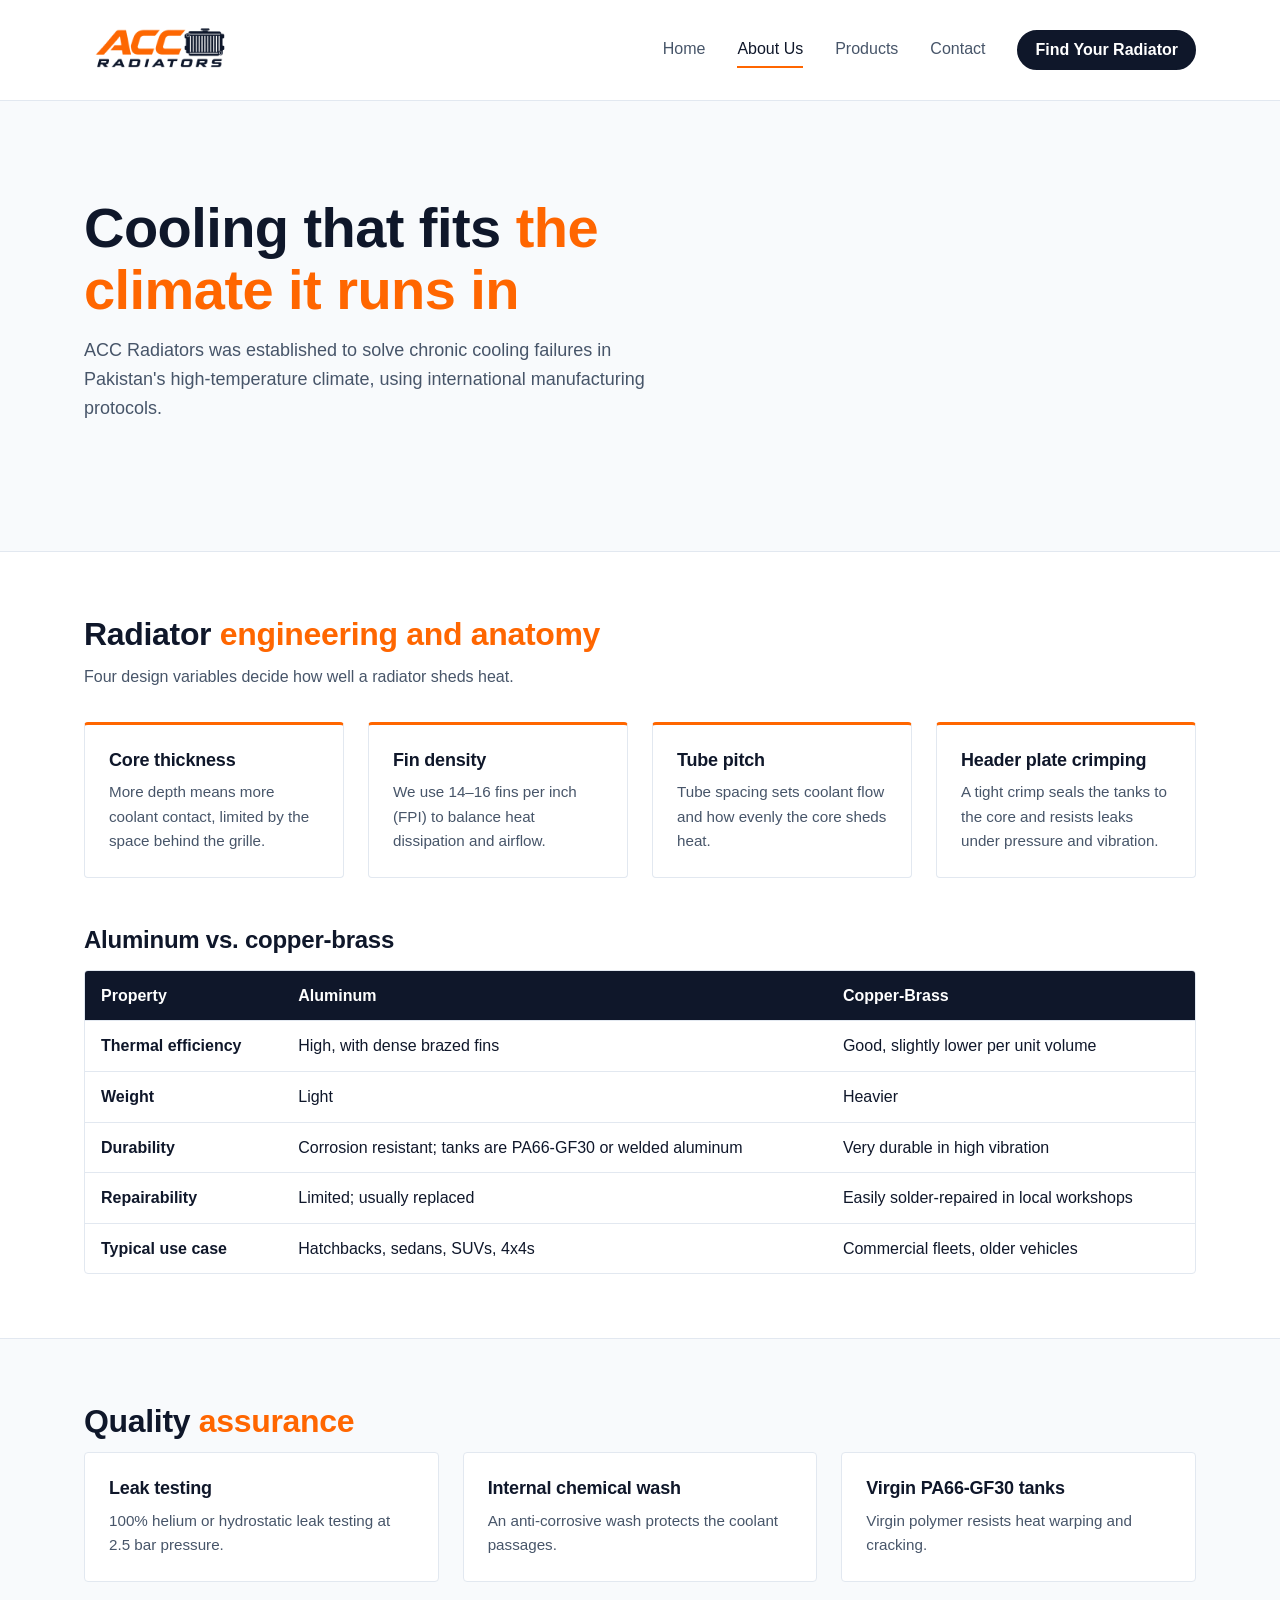
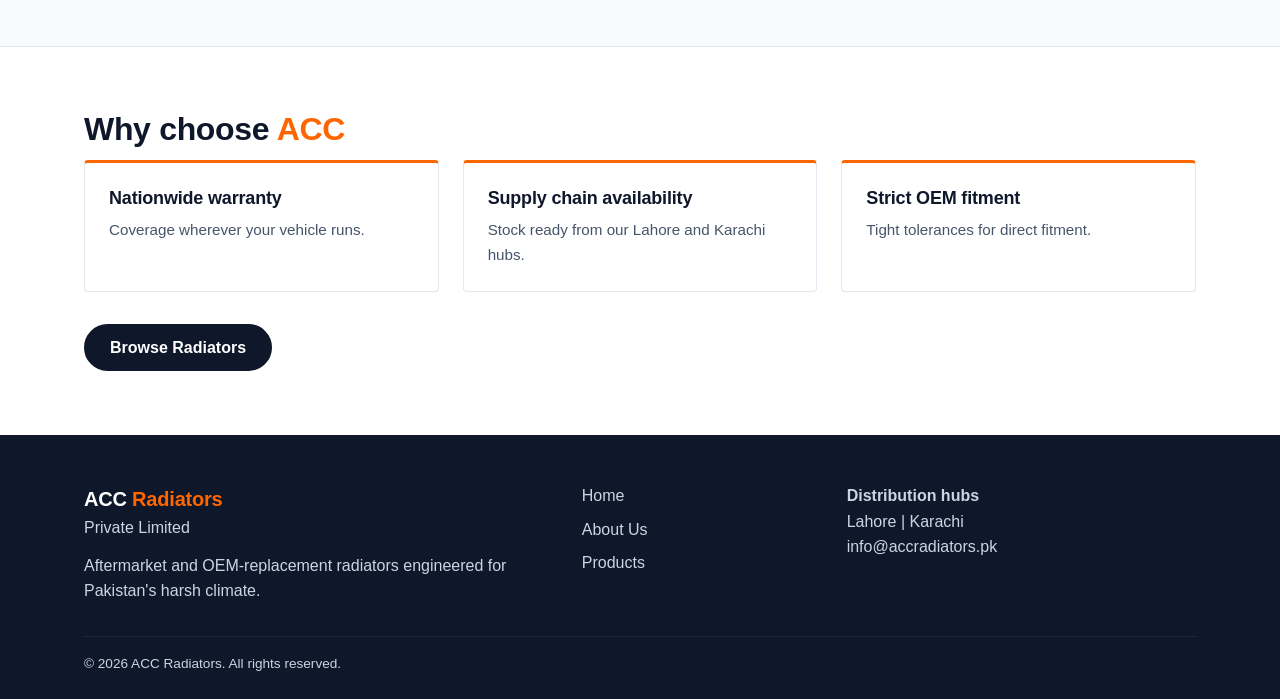
==== about.html @ 3a8da47f "Init" ====
<!DOCTYPE html>
<html lang="en">
<head>
<meta charset="UTF-8">
<meta name="viewport" content="width=device-width, initial-scale=1">
<meta name="description" content="About ACC Radiators: our mission, radiator engineering and quality assurance process.">
<title>About Us | ACC Radiators</title>
<link rel="stylesheet" href="style.css">
</head>
<body>
<header class="header"><div class="container header__inner">
<a class="header__logo" href="index.html"><img src="logo.png" alt="ACC Radiators logo"></a>
<nav class="nav" aria-label="Main">
<a class="nav__link" href="index.html">Home</a>
<a class="nav__link nav__link--active" href="about.html">About Us</a>
<a class="nav__link" href="products.html">Products</a>
<a class="nav__link" href="index.html#contact">Contact</a>
<a class="btn" href="products.html">Find Your Radiator</a>
</nav></div></header>

<main>
<section class="hero"><div class="container">
<h1 class="hero__title">Cooling that fits <span>the climate it runs in</span></h1>
<p class="hero__sub">ACC Radiators was established to solve chronic cooling failures in Pakistan's high-temperature climate, using international manufacturing protocols.</p>
</div></section>

<section class="section" id="engineering"><div class="container">
<h2 class="section__title">Radiator <span>engineering and anatomy</span></h2>
<p class="section__intro">Four design variables decide how well a radiator sheds heat.</p>
<div class="grid grid--4">
<div class="card card--accent"><h3 class="card__title">Core thickness</h3><p class="card__text">More depth means more coolant contact, limited by the space behind the grille.</p></div>
<div class="card card--accent"><h3 class="card__title">Fin density</h3><p class="card__text">We use 14–16 fins per inch (FPI) to balance heat dissipation and airflow.</p></div>
<div class="card card--accent"><h3 class="card__title">Tube pitch</h3><p class="card__text">Tube spacing sets coolant flow and how evenly the core sheds heat.</p></div>
<div class="card card--accent"><h3 class="card__title">Header plate crimping</h3><p class="card__text">A tight crimp seals the tanks to the core and resists leaks under pressure and vibration.</p></div>
</div>
<h3 class="section__title" style="font-size:1.5rem;margin:var(--s7) 0 var(--s4)">Aluminum <span>vs. copper-brass</span></h3>
<div class="table-wrap"><table class="table">
<thead><tr><th>Property</th><th>Aluminum</th><th>Copper-Brass</th></tr></thead>
<tbody>
<tr><td>Thermal efficiency</td><td>High, with dense brazed fins</td><td>Good, slightly lower per unit volume</td></tr>
<tr><td>Weight</td><td>Light</td><td>Heavier</td></tr>
<tr><td>Durability</td><td>Corrosion resistant; tanks are PA66-GF30 or welded aluminum</td><td>Very durable in high vibration</td></tr>
<tr><td>Repairability</td><td>Limited; usually replaced</td><td>Easily solder-repaired in local workshops</td></tr>
<tr><td>Typical use case</td><td>Hatchbacks, sedans, SUVs, 4x4s</td><td>Commercial fleets, older vehicles</td></tr>
</tbody></table></div>
</div></section>

<section class="section section--alt"><div class="container">
<h2 class="section__title">Quality <span>assurance</span></h2>
<div class="grid grid--3">
<div class="card"><h3 class="card__title">Leak testing</h3><p class="card__text">100% helium or hydrostatic leak testing at 2.5 bar pressure.</p></div>
<div class="card"><h3 class="card__title">Internal chemical wash</h3><p class="card__text">An anti-corrosive wash protects the coolant passages.</p></div>
<div class="card"><h3 class="card__title">Virgin PA66-GF30 tanks</h3><p class="card__text">Virgin polymer resists heat warping and cracking.</p></div>
</div></div></section>

<section class="section"><div class="container">
<h2 class="section__title">Why choose <span>ACC</span></h2>
<div class="grid grid--3">
<div class="card card--accent"><h3 class="card__title">Nationwide warranty</h3><p class="card__text">Coverage wherever your vehicle runs.</p></div>
<div class="card card--accent"><h3 class="card__title">Supply chain availability</h3><p class="card__text">Stock ready from our Lahore and Karachi hubs.</p></div>
<div class="card card--accent"><h3 class="card__title">Strict OEM fitment</h3><p class="card__text">Tight tolerances for direct fitment.</p></div>
</div>
<p style="margin-top:var(--s6)"><a class="btn" href="products.html">Browse Radiators</a></p>
</div></section>
</main>

<footer class="footer"><div class="container">
<div class="footer__grid">
<div><h2>ACC <span>Radiators</span></h2><p>Private Limited</p><p style="margin-top:var(--s3)">Aftermarket and OEM-replacement radiators engineered for Pakistan's harsh climate.</p></div>
<ul><li><a href="index.html">Home</a></li><li><a href="about.html">About Us</a></li><li><a href="products.html">Products</a></li></ul>
<div><p><strong>Distribution hubs</strong></p><p>Lahore | Karachi</p><p>info@accradiators.pk</p></div>
</div>
<p class="footer__copy">&copy; 2026 ACC Radiators. All rights reserved.</p>
</div></footer>
</body>
</html>
---- style.css ----
/* ACC Radiators — design tokens */
:root{
  --orange:#FF6600;--orange-dark:#CC5200;
  --navy:#0F172A;--navy-hover:#1E293B;
  --white:#FFFFFF;--muted:#475569;--surface:#F8FAFC;--line:#E2E8F0;--ok:#166534;
  --s1:4px;--s2:8px;--s3:12px;--s4:16px;--s5:24px;--s6:32px;--s7:48px;--s8:64px;--s9:96px;
  --r:4px;
  --font:"Segoe UI",Roboto,"Helvetica Neue",Arial,sans-serif}

*{box-sizing:border-box;margin:0;padding:0}
body{font-family:var(--font);color:var(--navy);background:var(--white);line-height:1.6}
img{max-width:100%;display:block}
a{color:inherit}
:focus-visible{outline:2px solid var(--orange);outline-offset:2px}
.container{max-width:1160px;margin:0 auto;padding:0 var(--s5)}

/* type */
h1,h2,h3{color:var(--navy);letter-spacing:-.01em}
h1 span,h2 span{color:var(--orange)}
.section__title{font-size:2rem;line-height:1.15;margin-bottom:var(--s3)}
.section__intro{color:var(--muted);max-width:64ch;margin-bottom:var(--s6)}

/* layout */
.section{padding:var(--s8) 0}
.section--alt{background:var(--surface);border-block:1px solid var(--line)}
.grid{display:grid;gap:var(--s5)}
.grid--3{grid-template-columns:repeat(3,1fr)}
.grid--4{grid-template-columns:repeat(4,1fr)}

/* header */
.header{position:sticky;top:0;z-index:10;background:var(--white);border-bottom:1px solid var(--line)}
.header__inner{display:flex;align-items:center;justify-content:space-between;gap:var(--s4);min-height:72px}
.header__logo img{height:100px;width:auto}
.nav{display:flex;align-items:center;gap:var(--s6)}
.nav__link{text-decoration:none;font-weight:500;color:var(--muted);padding:var(--s1) 0;border-bottom:2px solid transparent;transition:color .15s,border-color .15s}
.nav__link:hover{color:var(--navy)}
.nav__link--active{color:var(--navy);border-bottom-color:var(--orange)}

/* buttons */
.btn{display:inline-block;background:var(--navy);color:var(--white);border:2px solid var(--navy);border-radius: 100px;padding:var(--s3) var(--s5);font:600 1rem/1.2 var(--font);text-decoration:none;cursor:pointer;transition:background .15s,border-color .15s,transform .15s}
.btn:hover{background:var(--navy-hover);border-color:var(--orange);transform:translateY(-1px)}
.btn:active{transform:none}
.btn--outline{background:transparent;color:var(--navy)}
.btn--outline:hover{background:var(--white);color:var(--navy)}
.nav .btn{padding:var(--s2) var(--s4)}

/* hero */
.hero{background:var(--surface);border-bottom:1px solid var(--line);padding:var(--s9) 0}
.hero--home{background:linear-gradient(90deg,var(--surface) 0%,var(--surface) 35%,rgba(248,250,252,0) 80%),url("background.png") center right/cover no-repeat}
.hero__title{font-size:clamp(2.25rem,5vw,3.5rem);line-height:1.1;max-width:18ch;margin-bottom:var(--s4)}
.hero__sub{color:var(--muted);max-width:58ch;margin-bottom:var(--s6);font-size:1.125rem}
.hero__actions{display:flex;gap:var(--s3);flex-wrap:wrap}

/* quick lookup */
.lookup{background:var(--white);border-bottom:1px solid var(--line);padding:var(--s5) 0}
.lookup__form{display:flex;gap:var(--s3);flex-wrap:wrap;align-items:center}
.lookup__label{font-weight:700;margin-right:var(--s2)}
.select,.input{padding:var(--s3) var(--s4);border:1px solid var(--line);border-radius: 100px;font:inherit;color:var(--navy);background:var(--white);min-width:190px}
.select:focus,.input:focus{border-color:var(--orange);outline:none}

/* cards */
.card{display:block;background:var(--white);border:1px solid var(--line);border-radius:var(--r);padding:var(--s5);text-decoration:none}
a.card:hover{border-color:var(--orange)}
.card--accent{border-top:3px solid var(--orange)}
.card__title{font-size:1.125rem;line-height:1.3;margin-bottom:var(--s2)}
.card__text{color:var(--muted);font-size:.95rem}
.badge{display:inline-block;color:var(--orange-dark);border:1px solid var(--orange);border-radius:var(--r);padding:0 var(--s2);font-size:.8rem;font-weight:700;margin-bottom:var(--s2)}

/* value strip: joined cells, no shadows */
.values{display:grid;grid-template-columns:repeat(4,1fr);border:1px solid var(--line);border-radius:var(--r);background:var(--line);gap:1px;overflow:hidden}
.value{background:var(--white);padding:var(--s6) var(--s5)}
.value__stat{font-size:2rem;font-weight:800;line-height:1;color:var(--orange);margin-bottom:var(--s3)}

/* media placeholder (car + technology images) */
.media{position:relative;aspect-ratio:16/10;background:var(--surface);border-radius:var(--r);margin-bottom:var(--s4);overflow:hidden;display:flex;align-items:center;justify-content:center;color:var(--muted);font-weight:600;text-align:center;padding:var(--s2)}
.media img{position:absolute;inset:0;width:100%;height:100%;object-fit:cover}
.tech{padding:0;overflow:hidden}
.tech .media{border-radius:0;margin:0}
.tech .badge{position:absolute;top:var(--s3);left:var(--s3);z-index:1;background:var(--white);margin:0}
.tech__body{padding:var(--s5)}

/* table */
.table-wrap{overflow-x:auto;border:1px solid var(--line);border-radius:var(--r)}
.table{width:100%;border-collapse:collapse}
.table th,.table td{padding:var(--s3) var(--s4);border-bottom:1px solid var(--line);text-align:left}
.table tbody tr:last-child td{border-bottom:0}
.table th{background:var(--navy);color:var(--white);font-weight:600}
.table td:first-child{font-weight:600}

/* catalog */
.filters{display:grid;gap:var(--s4);margin-bottom:var(--s6)}
.filters__row{display:flex;gap:var(--s2);flex-wrap:wrap;align-items:center}
.filters__label{font-weight:700;min-width:112px}
.chip{border:1px solid var(--line);background:var(--white);color:var(--navy);border-radius:var(--r);padding:var(--s2) var(--s4);font:600 .9rem var(--font);cursor:pointer;transition:border-color .15s}
.chip:hover{border-color:var(--orange)}
.chip[aria-pressed="true"]{background:var(--navy);border-color:var(--navy);color:var(--white)}
.product .card__title{margin-top:var(--s1)}
.product__meta{list-style:none;color:var(--muted);font-size:.92rem;margin:var(--s3) 0 var(--s4)}
.product__meta li+li{margin-top:var(--s1)}
.product__meta strong{color:var(--navy)}
.product__stock{color:var(--ok);font-weight:700;font-size:.9rem;margin-bottom:var(--s4)}
.empty{display:none;text-align:center;padding:var(--s7);color:var(--muted)}
[hidden]{display:none!important}

/* manufacturer logo slider */
.filters__block .filters__label{display:block;margin-bottom:var(--s3)}
.slider{--per:4;--gap:var(--s4);position:relative}
.slider__track{display:flex;gap:var(--gap);overflow-x:auto;scroll-snap-type:x proximity;scrollbar-width:none;cursor:grab;user-select:none;-webkit-user-select:none;overscroll-behavior-x:contain}
.slider__track::-webkit-scrollbar{display:none}
.slider__track.is-dragging{cursor:grabbing;scroll-snap-type:none}
.logo{flex:0 0 calc((100% - (var(--per) - 1) * var(--gap)) / var(--per));scroll-snap-align:start;aspect-ratio:3/2;display:flex;align-items:center;justify-content:center;padding:var(--s5);background:var(--white);border:1px solid var(--line);border-radius:var(--r);font:inherit;color:var(--navy);cursor:inherit;transition:border-color .15s,box-shadow .15s}
.logo img{width:100%;height:100%;object-fit:contain;pointer-events:none}
.logo__name{display:none;font-weight:700;font-size:1.125rem;text-align:center}
.logo.is-text .logo__name{display:block}
.logo:hover{border-color:var(--orange)}
.logo[aria-pressed="true"]{border-color:var(--orange);box-shadow:inset 0 0 0 1px var(--orange)}
.slider__btn{position:absolute;top:50%;z-index:2;width:40px;height:40px;margin-top:-20px;display:flex;align-items:center;justify-content:center;background:var(--navy);color:var(--white);border:2px solid var(--navy);border-radius: 100px;font:400 1.75rem/1 var(--font);padding-bottom:3px;cursor:pointer;transition:border-color .15s,opacity .15s}
.slider__btn:hover:not(:disabled){border-color:var(--orange)}
.slider__btn:disabled{opacity:0;pointer-events:none}
.slider__btn--prev{left:var(--s2)}
.slider__btn--next{right:var(--s2)}
.slider.is-static .slider__btn{display:none}

/* footer */
.footer{background:var(--navy);color:var(--white);padding:var(--s7) 0 var(--s5)}
.footer h2{color:var(--white);font-size:1.25rem}
.footer h2 span{color:var(--orange)}
.footer p{color:#CBD5E1}
.footer__grid{display:grid;grid-template-columns:2fr 1fr 1.5fr;gap:var(--s6)}
.footer ul{list-style:none}
.footer li+li{margin-top:var(--s2)}
.footer a{text-decoration:none;color:#CBD5E1}
.footer a:hover{color:var(--orange)}
.footer__copy{border-top:1px solid #1E293B;margin-top:var(--s6);padding-top:var(--s4);font-size:.85rem;color:#94A3B8}

/* responsive */
@media(max-width:768px){
  .grid--3,.grid--4,.values{grid-template-columns:repeat(2,1fr)}
  .slider{--per:3}
  .footer__grid{grid-template-columns:1fr}
  .header__inner{flex-wrap:wrap;padding:var(--s3) 0}
  .nav{gap:var(--s4);flex-wrap:wrap}
  .section{padding:var(--s7) 0}
  .hero{padding:var(--s8) 0}}
@media(max-width:480px){
  .grid--3,.grid--4,.values{grid-template-columns:1fr}
  .slider{--per:2;--gap:var(--s3)}
  .logo{padding:var(--s3)}
  .nav .btn{display:none}
  .select,.input{width:100%}
  .filters__label{min-width:100%}}
@media(prefers-reduced-motion:reduce){*{transition:none!important}}
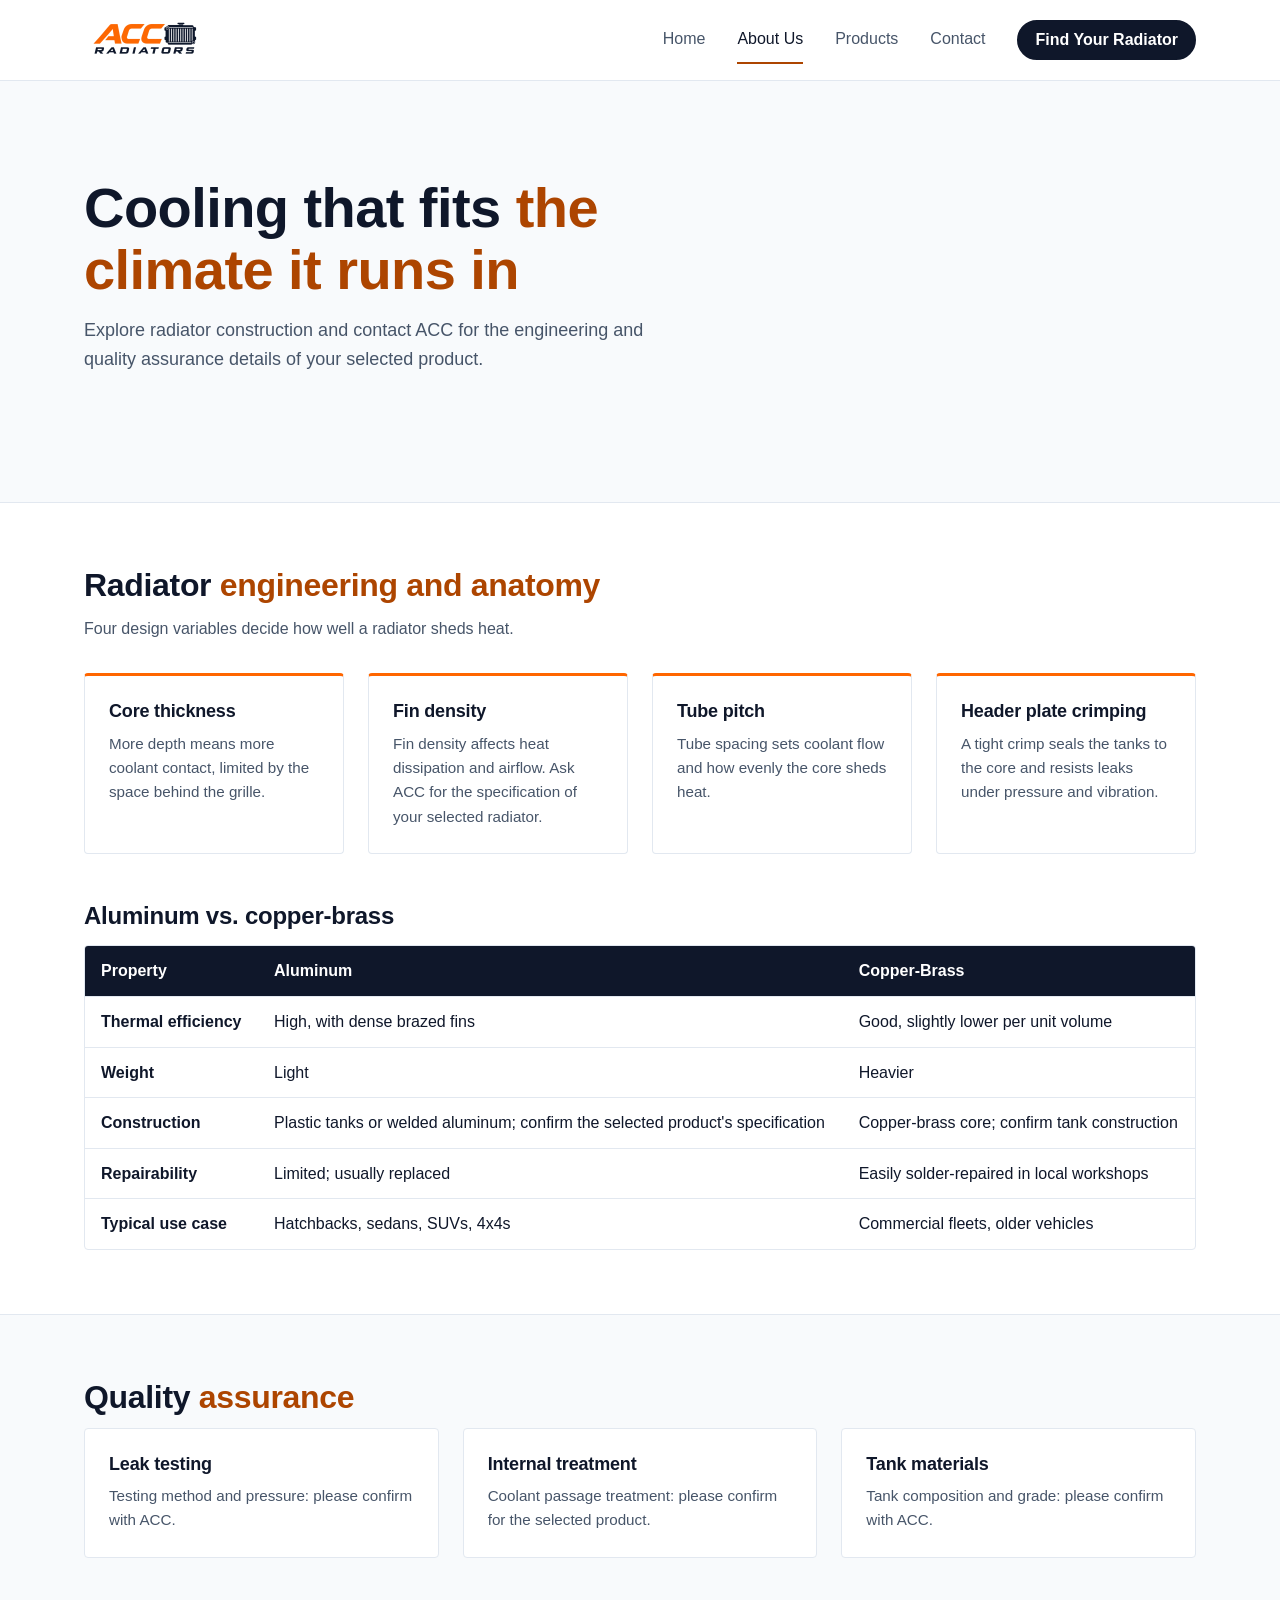
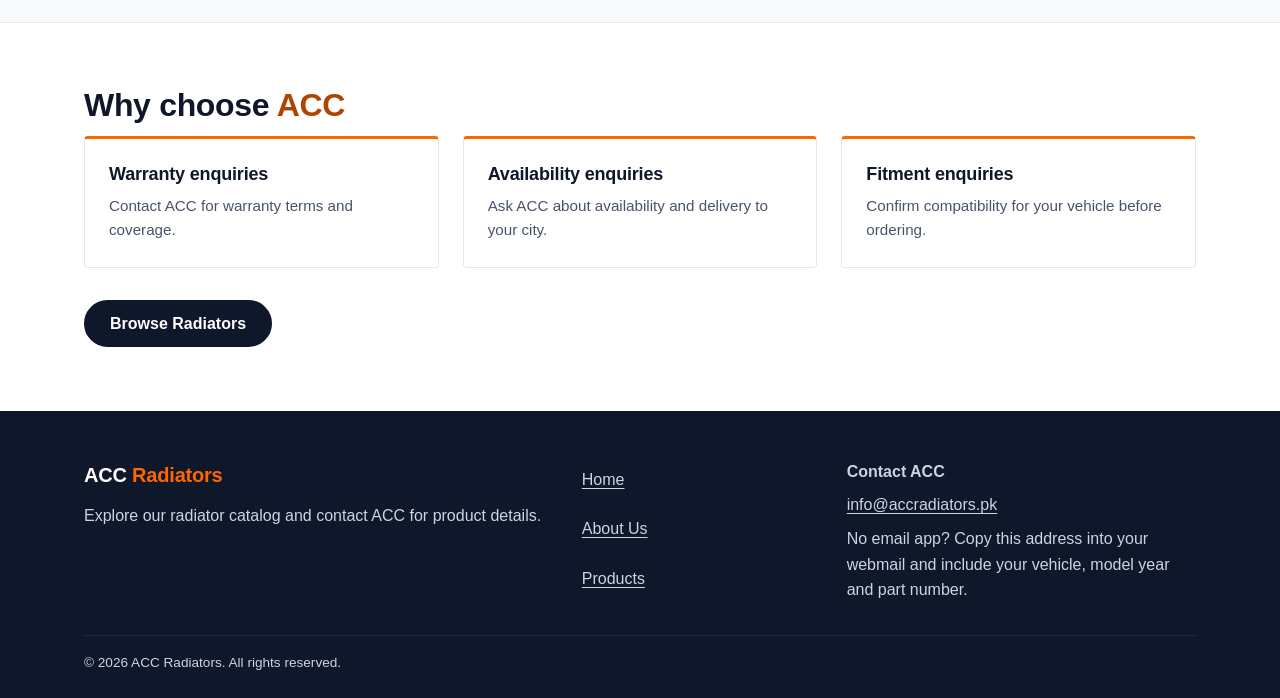
==== commit 3206efb3: "Optimised code gen" ====
--- a/about.html
+++ b/about.html
@@ -5,23 +5,31 @@
 <meta name="viewport" content="width=device-width, initial-scale=1">
 <meta name="description" content="About ACC Radiators: our mission, radiator engineering and quality assurance process.">
 <title>About Us | ACC Radiators</title>
+<meta property="og:type" content="website">
+<meta property="og:site_name" content="ACC Radiators">
+<meta property="og:title" content="About Us | ACC Radiators">
+<meta property="og:description" content="About ACC Radiators: our mission, radiator engineering and quality assurance process.">
+<meta name="twitter:card" content="summary">
+<link rel="icon" type="image/png" href="assets/favicon.png">
 <link rel="stylesheet" href="style.css">
 </head>
 <body>
+<a class="skip-link" href="#main">Skip to content</a>
 <header class="header"><div class="container header__inner">
-<a class="header__logo" href="index.html"><img src="logo.png" alt="ACC Radiators logo"></a>
-<nav class="nav" aria-label="Main">
+<a class="header__logo" href="index.html"><img src="assets/optimized/logo.webp" width="480" height="320" alt="ACC Radiators logo"></a>
+<button class="nav-toggle" type="button" aria-expanded="false" aria-controls="main-nav" hidden>Menu</button>
+<nav class="nav" id="main-nav" aria-label="Main">
 <a class="nav__link" href="index.html">Home</a>
-<a class="nav__link nav__link--active" href="about.html">About Us</a>
+<a class="nav__link nav__link--active" aria-current="page" href="about.html">About Us</a>
 <a class="nav__link" href="products.html">Products</a>
-<a class="nav__link" href="index.html#contact">Contact</a>
+<a class="nav__link" href="#contact">Contact</a>
 <a class="btn" href="products.html">Find Your Radiator</a>
 </nav></div></header>
 
-<main>
+<main id="main">
 <section class="hero"><div class="container">
 <h1 class="hero__title">Cooling that fits <span>the climate it runs in</span></h1>
-<p class="hero__sub">ACC Radiators was established to solve chronic cooling failures in Pakistan's high-temperature climate, using international manufacturing protocols.</p>
+<p class="hero__sub">Explore radiator construction and contact ACC for the engineering and quality assurance details of your selected product.</p>
 </div></section>
 
 <section class="section" id="engineering"><div class="container">
@@ -29,7 +37,7 @@
 <p class="section__intro">Four design variables decide how well a radiator sheds heat.</p>
 <div class="grid grid--4">
 <div class="card card--accent"><h3 class="card__title">Core thickness</h3><p class="card__text">More depth means more coolant contact, limited by the space behind the grille.</p></div>
-<div class="card card--accent"><h3 class="card__title">Fin density</h3><p class="card__text">We use 14–16 fins per inch (FPI) to balance heat dissipation and airflow.</p></div>
+<div class="card card--accent"><h3 class="card__title">Fin density</h3><p class="card__text">Fin density affects heat dissipation and airflow. Ask ACC for the specification of your selected radiator.</p></div>
 <div class="card card--accent"><h3 class="card__title">Tube pitch</h3><p class="card__text">Tube spacing sets coolant flow and how evenly the core sheds heat.</p></div>
 <div class="card card--accent"><h3 class="card__title">Header plate crimping</h3><p class="card__text">A tight crimp seals the tanks to the core and resists leaks under pressure and vibration.</p></div>
 </div>
@@ -39,7 +47,7 @@
 <tbody>
 <tr><td>Thermal efficiency</td><td>High, with dense brazed fins</td><td>Good, slightly lower per unit volume</td></tr>
 <tr><td>Weight</td><td>Light</td><td>Heavier</td></tr>
-<tr><td>Durability</td><td>Corrosion resistant; tanks are PA66-GF30 or welded aluminum</td><td>Very durable in high vibration</td></tr>
+<tr><td>Construction</td><td>Plastic tanks or welded aluminum; confirm the selected product's specification</td><td>Copper-brass core; confirm tank construction</td></tr>
 <tr><td>Repairability</td><td>Limited; usually replaced</td><td>Easily solder-repaired in local workshops</td></tr>
 <tr><td>Typical use case</td><td>Hatchbacks, sedans, SUVs, 4x4s</td><td>Commercial fleets, older vehicles</td></tr>
 </tbody></table></div>
@@ -48,29 +56,30 @@
 <section class="section section--alt"><div class="container">
 <h2 class="section__title">Quality <span>assurance</span></h2>
 <div class="grid grid--3">
-<div class="card"><h3 class="card__title">Leak testing</h3><p class="card__text">100% helium or hydrostatic leak testing at 2.5 bar pressure.</p></div>
-<div class="card"><h3 class="card__title">Internal chemical wash</h3><p class="card__text">An anti-corrosive wash protects the coolant passages.</p></div>
-<div class="card"><h3 class="card__title">Virgin PA66-GF30 tanks</h3><p class="card__text">Virgin polymer resists heat warping and cracking.</p></div>
+<div class="card"><h3 class="card__title">Leak testing</h3><p class="card__text">Testing method and pressure: please confirm with ACC.</p></div>
+<div class="card"><h3 class="card__title">Internal treatment</h3><p class="card__text">Coolant passage treatment: please confirm for the selected product.</p></div>
+<div class="card"><h3 class="card__title">Tank materials</h3><p class="card__text">Tank composition and grade: please confirm with ACC.</p></div>
 </div></div></section>
 
 <section class="section"><div class="container">
 <h2 class="section__title">Why choose <span>ACC</span></h2>
 <div class="grid grid--3">
-<div class="card card--accent"><h3 class="card__title">Nationwide warranty</h3><p class="card__text">Coverage wherever your vehicle runs.</p></div>
-<div class="card card--accent"><h3 class="card__title">Supply chain availability</h3><p class="card__text">Stock ready from our Lahore and Karachi hubs.</p></div>
-<div class="card card--accent"><h3 class="card__title">Strict OEM fitment</h3><p class="card__text">Tight tolerances for direct fitment.</p></div>
+<div class="card card--accent"><h3 class="card__title">Warranty enquiries</h3><p class="card__text">Contact ACC for warranty terms and coverage.</p></div>
+<div class="card card--accent"><h3 class="card__title">Availability enquiries</h3><p class="card__text">Ask ACC about availability and delivery to your city.</p></div>
+<div class="card card--accent"><h3 class="card__title">Fitment enquiries</h3><p class="card__text">Confirm compatibility for your vehicle before ordering.</p></div>
 </div>
 <p style="margin-top:var(--s6)"><a class="btn" href="products.html">Browse Radiators</a></p>
 </div></section>
 </main>
 
-<footer class="footer"><div class="container">
+<footer class="footer" id="contact"><div class="container">
 <div class="footer__grid">
-<div><h2>ACC <span>Radiators</span></h2><p>Private Limited</p><p style="margin-top:var(--s3)">Aftermarket and OEM-replacement radiators engineered for Pakistan's harsh climate.</p></div>
+<div><h2>ACC <span>Radiators</span></h2><p style="margin-top:var(--s3)">Explore our radiator catalog and contact ACC for product details.</p></div>
 <ul><li><a href="index.html">Home</a></li><li><a href="about.html">About Us</a></li><li><a href="products.html">Products</a></li></ul>
-<div><p><strong>Distribution hubs</strong></p><p>Lahore | Karachi</p><p>info@accradiators.pk</p></div>
+<div><p><strong>Contact ACC</strong></p><p><a href="mailto:info@accradiators.pk">info@accradiators.pk</a></p><p>No email app? Copy this address into your webmail and include your vehicle, model year and part number.</p></div>
 </div>
 <p class="footer__copy">&copy; 2026 ACC Radiators. All rights reserved.</p>
 </div></footer>
+<script src="site.js" defer></script>
 </body>
-</html>+</html>
--- a/style.css
+++ b/style.css
@@ -1,6 +1,6 @@
 /* ACC Radiators — design tokens */
 :root{
-  --orange:#FF6600;--orange-dark:#CC5200;
+  --orange:#FF6600;--orange-dark:#AD4500;
   --navy:#0F172A;--navy-hover:#1E293B;
   --white:#FFFFFF;--muted:#475569;--surface:#F8FAFC;--line:#E2E8F0;--ok:#166534;
   --s1:4px;--s2:8px;--s3:12px;--s4:16px;--s5:24px;--s6:32px;--s7:48px;--s8:64px;--s9:96px;
@@ -11,12 +11,14 @@
 body{font-family:var(--font);color:var(--navy);background:var(--white);line-height:1.6}
 img{max-width:100%;display:block}
 a{color:inherit}
-:focus-visible{outline:2px solid var(--orange);outline-offset:2px}
+:focus-visible{outline:3px solid var(--orange-dark);outline-offset:3px}
+.footer :focus-visible,.btn:focus-visible,.slider__btn:focus-visible{outline-color:var(--white);box-shadow:0 0 0 6px var(--navy)}
+html{scroll-padding-top:100px}
 .container{max-width:1160px;margin:0 auto;padding:0 var(--s5)}
 
 /* type */
 h1,h2,h3{color:var(--navy);letter-spacing:-.01em}
-h1 span,h2 span{color:var(--orange)}
+h1 span,h2 span{color:var(--orange-dark)}
 .section__title{font-size:2rem;line-height:1.15;margin-bottom:var(--s3)}
 .section__intro{color:var(--muted);max-width:64ch;margin-bottom:var(--s6)}
 
@@ -30,11 +32,11 @@
 /* header */
 .header{position:sticky;top:0;z-index:10;background:var(--white);border-bottom:1px solid var(--line)}
 .header__inner{display:flex;align-items:center;justify-content:space-between;gap:var(--s4);min-height:72px}
-.header__logo img{height:100px;width:auto}
+.header__logo img{height:80px;width:120px;object-fit:contain}
 .nav{display:flex;align-items:center;gap:var(--s6)}
-.nav__link{text-decoration:none;font-weight:500;color:var(--muted);padding:var(--s1) 0;border-bottom:2px solid transparent;transition:color .15s,border-color .15s}
+.nav__link{text-decoration:none;font-weight:500;color:var(--muted);padding:10px 0;min-height:44px;border-bottom:2px solid transparent;transition:color .15s,border-color .15s}
 .nav__link:hover{color:var(--navy)}
-.nav__link--active{color:var(--navy);border-bottom-color:var(--orange)}
+.nav__link--active{color:var(--navy);border-bottom-color:var(--orange-dark)}
 
 /* buttons */
 .btn{display:inline-block;background:var(--navy);color:var(--white);border:2px solid var(--navy);border-radius: 100px;padding:var(--s3) var(--s5);font:600 1rem/1.2 var(--font);text-decoration:none;cursor:pointer;transition:background .15s,border-color .15s,transform .15s}
@@ -46,7 +48,7 @@
 
 /* hero */
 .hero{background:var(--surface);border-bottom:1px solid var(--line);padding:var(--s9) 0}
-.hero--home{background:linear-gradient(90deg,var(--surface) 0%,var(--surface) 35%,rgba(248,250,252,0) 80%),url("background.png") center right/cover no-repeat}
+.hero--home{background:linear-gradient(90deg,var(--surface) 0%,var(--surface) 35%,rgba(248,250,252,.6) 80%),url("assets/optimized/background.webp") center right/cover no-repeat}
 .hero__title{font-size:clamp(2.25rem,5vw,3.5rem);line-height:1.1;max-width:18ch;margin-bottom:var(--s4)}
 .hero__sub{color:var(--muted);max-width:58ch;margin-bottom:var(--s6);font-size:1.125rem}
 .hero__actions{display:flex;gap:var(--s3);flex-wrap:wrap}
@@ -55,12 +57,12 @@
 .lookup{background:var(--white);border-bottom:1px solid var(--line);padding:var(--s5) 0}
 .lookup__form{display:flex;gap:var(--s3);flex-wrap:wrap;align-items:center}
 .lookup__label{font-weight:700;margin-right:var(--s2)}
-.select,.input{padding:var(--s3) var(--s4);border:1px solid var(--line);border-radius: 100px;font:inherit;color:var(--navy);background:var(--white);min-width:190px}
-.select:focus,.input:focus{border-color:var(--orange);outline:none}
+.select,.input{padding:var(--s3) var(--s4);border:1px solid #64748B;border-radius:100px;font:inherit;color:var(--navy);background:var(--white);min-width:190px;max-width:100%}
+.select:focus,.input:focus{border-color:var(--orange-dark)}
 
 /* cards */
 .card{display:block;background:var(--white);border:1px solid var(--line);border-radius:var(--r);padding:var(--s5);text-decoration:none}
-a.card:hover{border-color:var(--orange)}
+a.card:hover{border-color:var(--orange-dark)}
 .card--accent{border-top:3px solid var(--orange)}
 .card__title{font-size:1.125rem;line-height:1.3;margin-bottom:var(--s2)}
 .card__text{color:var(--muted);font-size:.95rem}
@@ -69,7 +71,7 @@
 /* value strip: joined cells, no shadows */
 .values{display:grid;grid-template-columns:repeat(4,1fr);border:1px solid var(--line);border-radius:var(--r);background:var(--line);gap:1px;overflow:hidden}
 .value{background:var(--white);padding:var(--s6) var(--s5)}
-.value__stat{font-size:2rem;font-weight:800;line-height:1;color:var(--orange);margin-bottom:var(--s3)}
+.value__stat{font-size:2rem;font-weight:800;line-height:1;color:var(--orange-dark);margin-bottom:var(--s3)}
 
 /* media placeholder (car + technology images) */
 .media{position:relative;aspect-ratio:16/10;background:var(--surface);border-radius:var(--r);margin-bottom:var(--s4);overflow:hidden;display:flex;align-items:center;justify-content:center;color:var(--muted);font-weight:600;text-align:center;padding:var(--s2)}
@@ -89,37 +91,40 @@
 
 /* catalog */
 .filters{display:grid;gap:var(--s4);margin-bottom:var(--s6)}
+.filters>*{min-width:0}
 .filters__row{display:flex;gap:var(--s2);flex-wrap:wrap;align-items:center}
 .filters__label{font-weight:700;min-width:112px}
-.chip{border:1px solid var(--line);background:var(--white);color:var(--navy);border-radius:var(--r);padding:var(--s2) var(--s4);font:600 .9rem var(--font);cursor:pointer;transition:border-color .15s}
-.chip:hover{border-color:var(--orange)}
+.chip{border:1px solid #64748B;background:var(--white);color:var(--navy);border-radius:var(--r);padding:var(--s2) var(--s4);min-height:44px;font:600 .9rem var(--font);cursor:pointer;transition:border-color .15s}
+.chip:hover{border-color:var(--orange-dark)}
 .chip[aria-pressed="true"]{background:var(--navy);border-color:var(--navy);color:var(--white)}
 .product .card__title{margin-top:var(--s1)}
 .product__meta{list-style:none;color:var(--muted);font-size:.92rem;margin:var(--s3) 0 var(--s4)}
 .product__meta li+li{margin-top:var(--s1)}
 .product__meta strong{color:var(--navy)}
 .product__stock{color:var(--ok);font-weight:700;font-size:.9rem;margin-bottom:var(--s4)}
-.empty{display:none;text-align:center;padding:var(--s7);color:var(--muted)}
+.empty{text-align:center;padding:var(--s6);color:var(--muted);background:var(--surface)}
 [hidden]{display:none!important}
 
 /* manufacturer logo slider */
 .filters__block .filters__label{display:block;margin-bottom:var(--s3)}
-.slider{--per:4;--gap:var(--s4);position:relative}
+.slider{--per:4;--gap:var(--s4);position:relative;padding-bottom:56px}
 .slider__track{display:flex;gap:var(--gap);overflow-x:auto;scroll-snap-type:x proximity;scrollbar-width:none;cursor:grab;user-select:none;-webkit-user-select:none;overscroll-behavior-x:contain}
 .slider__track::-webkit-scrollbar{display:none}
 .slider__track.is-dragging{cursor:grabbing;scroll-snap-type:none}
-.logo{flex:0 0 calc((100% - (var(--per) - 1) * var(--gap)) / var(--per));scroll-snap-align:start;aspect-ratio:3/2;display:flex;align-items:center;justify-content:center;padding:var(--s5);background:var(--white);border:1px solid var(--line);border-radius:var(--r);font:inherit;color:var(--navy);cursor:inherit;transition:border-color .15s,box-shadow .15s}
+.logo{flex:0 0 calc((100% - (var(--per) - 1) * var(--gap)) / var(--per));scroll-snap-align:start;aspect-ratio:3/2;display:flex;align-items:center;justify-content:center;padding:var(--s5);background:var(--white);border:1px solid #64748B;border-radius:var(--r);font:inherit;color:var(--navy);cursor:inherit;transition:border-color .15s,box-shadow .15s}
 .logo img{width:100%;height:100%;object-fit:contain;pointer-events:none}
 .logo__name{display:none;font-weight:700;font-size:1.125rem;text-align:center}
 .logo.is-text .logo__name{display:block}
-.logo:hover{border-color:var(--orange)}
-.logo[aria-pressed="true"]{border-color:var(--orange);box-shadow:inset 0 0 0 1px var(--orange)}
-.slider__btn{position:absolute;top:50%;z-index:2;width:40px;height:40px;margin-top:-20px;display:flex;align-items:center;justify-content:center;background:var(--navy);color:var(--white);border:2px solid var(--navy);border-radius: 100px;font:400 1.75rem/1 var(--font);padding-bottom:3px;cursor:pointer;transition:border-color .15s,opacity .15s}
+.logo:hover{border-color:var(--orange-dark)}
+.logo[aria-pressed="true"]{border-color:var(--orange-dark);box-shadow:inset 0 0 0 2px var(--orange-dark)}
+.logo:focus-visible{outline-offset:-6px}
+.slider__btn{position:absolute;bottom:0;z-index:2;width:44px;height:44px;display:flex;align-items:center;justify-content:center;background:var(--navy);color:var(--white);border:2px solid var(--navy);border-radius:100px;font:400 1.75rem/1 var(--font);padding-bottom:3px;cursor:pointer;transition:border-color .15s,opacity .15s}
 .slider__btn:hover:not(:disabled){border-color:var(--orange)}
 .slider__btn:disabled{opacity:0;pointer-events:none}
 .slider__btn--prev{left:var(--s2)}
 .slider__btn--next{right:var(--s2)}
 .slider.is-static .slider__btn{display:none}
+.slider.is-static{padding-bottom:0}
 
 /* footer */
 .footer{background:var(--navy);color:var(--white);padding:var(--s7) 0 var(--s5)}
@@ -129,7 +134,7 @@
 .footer__grid{display:grid;grid-template-columns:2fr 1fr 1.5fr;gap:var(--s6)}
 .footer ul{list-style:none}
 .footer li+li{margin-top:var(--s2)}
-.footer a{text-decoration:none;color:#CBD5E1}
+.footer a{text-decoration:underline;text-underline-offset:3px;color:#CBD5E1;display:inline-block;padding:8px 0;overflow-wrap:anywhere}
 .footer a:hover{color:var(--orange)}
 .footer__copy{border-top:1px solid #1E293B;margin-top:var(--s6);padding-top:var(--s4);font-size:.85rem;color:#94A3B8}
 
@@ -138,15 +143,46 @@
   .grid--3,.grid--4,.values{grid-template-columns:repeat(2,1fr)}
   .slider{--per:3}
   .footer__grid{grid-template-columns:1fr}
-  .header__inner{flex-wrap:wrap;padding:var(--s3) 0}
-  .nav{gap:var(--s4);flex-wrap:wrap}
+  .header__inner{flex-wrap:wrap;padding:0;min-height:64px}
+  .header__logo img{height:64px;width:96px}
+  .nav{gap:var(--s3);flex-wrap:wrap;width:100%;padding-bottom:var(--s3)}
+  .nav.is-collapsible{display:none}
+  .nav.is-collapsible.is-open{display:flex}
+  .nav .btn{display:inline-block;width:100%;text-align:center}
+  .nav-toggle{display:inline-flex;align-items:center;justify-content:center;background:var(--white);border:1px solid #64748B;color:var(--navy);border-radius:var(--r);min-height:44px;padding:8px 16px;font:600 1rem var(--font);cursor:pointer}
   .section{padding:var(--s7) 0}
   .hero{padding:var(--s8) 0}}
 @media(max-width:480px){
   .grid--3,.grid--4,.values{grid-template-columns:1fr}
   .slider{--per:2;--gap:var(--s3)}
   .logo{padding:var(--s3)}
-  .nav .btn{display:none}
   .select,.input{width:100%}
   .filters__label{min-width:100%}}
-@media(prefers-reduced-motion:reduce){*{transition:none!important}}+@media(prefers-reduced-motion:reduce){*{transition:none!important;scroll-behavior:auto!important}}
+
+/* Accessible utilities and catalog additions */
+.sr-only{position:absolute;width:1px;height:1px;padding:0;margin:-1px;overflow:hidden;clip-path:inset(50%);white-space:nowrap;border:0}
+.skip-link{position:fixed;top:8px;left:8px;z-index:20;background:var(--navy);color:var(--white);padding:12px 20px;transform:translateY(-150%)}
+.skip-link:focus{transform:none}
+.nav-toggle{display:none}
+.lookup__help,.catalog-note,.filter-summary{color:var(--muted);font-size:.95rem;margin:16px 0}
+.lookup__help a{display:inline-block;padding:8px 0;text-underline-offset:3px}
+.catalog-search{display:flex;flex-wrap:wrap;align-items:center;gap:12px;margin-bottom:24px}
+.catalog-search .input{flex:1;max-width:420px}
+.results-toolbar{display:flex;align-items:center;gap:16px;flex-wrap:wrap}
+.filter-summary,.filter-message{overflow-wrap:anywhere}
+.filter-message{border-left:4px solid var(--orange-dark);background:var(--surface);padding:16px;margin:16px 0}
+.product{display:flex;flex-direction:column;min-width:0}
+.product .media{flex-shrink:0}
+.product .media img{object-fit:contain}
+.product__caption{font-size:.85rem;color:var(--muted);margin-bottom:12px}
+.product .badge{align-self:flex-start}
+.product__stock{margin-top:auto;color:var(--muted);font-weight:400}
+.product .btn{text-align:center}
+.enquiry-details{margin-top:16px;min-width:0}
+.enquiry-details summary{cursor:pointer;min-height:44px;padding:10px 0;text-decoration:underline;text-underline-offset:3px}
+.enquiry-details label{display:block;margin:12px 0 4px;font-weight:600}
+.enquiry-text{width:100%;display:block;padding:12px;border:1px solid #64748B;border-radius:4px;font:inherit;resize:vertical;color:var(--navy);background:var(--white);margin-bottom:12px}
+.catalog-help{border-top:1px solid var(--line);padding-top:32px;margin-top:32px}
+.catalog-help .btn{margin-top:16px}
+@media(max-width:768px){.nav-toggle{display:inline-flex}.container{padding-inline:16px}.hero--home{background:linear-gradient(rgba(248,250,252,.92),rgba(248,250,252,.92)),url("assets/optimized/background.webp") center/cover no-repeat}.hero{padding:48px 0}.hero__title{font-size:clamp(2rem,8vw,3.5rem)}}
